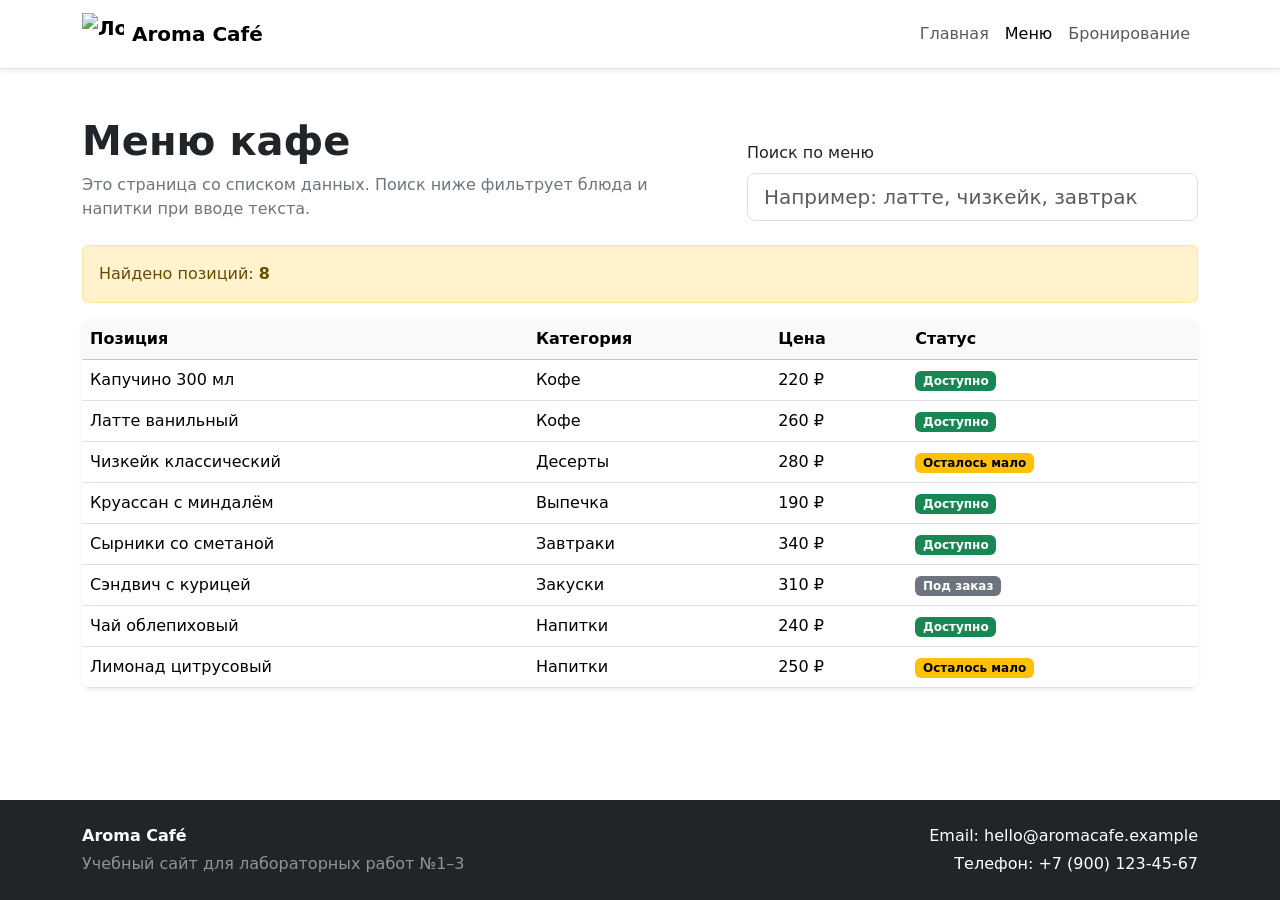
==== catalog.html @ 840b45ce "Add files via upload" ====
<!DOCTYPE html>
<html lang="ru">
<head>
  <meta charset="UTF-8">
  <meta name="viewport" content="width=device-width, initial-scale=1.0">
  <title>Aroma Café — меню</title>
  <link rel="icon" href="img/favicon.svg" type="image/svg+xml">
  <!-- Bootstrap подключается через CDN: самый простой вариант для лабораторной -->
  <link href="https://cdn.jsdelivr.net/npm/bootstrap@5.3.3/dist/css/bootstrap.min.css" rel="stylesheet">
  <!-- Собственный файл стилей -->
  <link rel="stylesheet" href="css/style.css">
  <!-- Подключение веб-аналитики: замените G-XXXXXXXXXX на свой ID Google Analytics -->
  <script async src="https://www.googletagmanager.com/gtag/js?id=G-XXXXXXXXXX"></script>
  <script>
    window.dataLayer = window.dataLayer || [];
    function gtag(){dataLayer.push(arguments);} 
    gtag('js', new Date());
    gtag('config', 'G-XXXXXXXXXX');
  </script>
</head>
<body class="d-flex flex-column min-vh-100">
<!-- Шапка сайта: логотип, название и меню навигации -->
<header class="border-bottom bg-white sticky-top shadow-sm">
  <nav class="navbar navbar-expand-lg">
    <div class="container">
      <a class="navbar-brand d-flex align-items-center gap-2 fw-bold" href="index.html">
        <img src="img/logo.svg" alt="Логотип Aroma Café" width="42" height="42">
        <span>Aroma Café</span>
      </a>

      <button class="navbar-toggler" type="button" data-bs-toggle="collapse" data-bs-target="#mainMenu" aria-controls="mainMenu" aria-expanded="false" aria-label="Открыть меню">
        <span class="navbar-toggler-icon"></span>
      </button>

      <!-- Главное меню сайта -->
      <div class="collapse navbar-collapse" id="mainMenu">
        <ul class="navbar-nav ms-auto">
          <li class="nav-item"><a class="nav-link" href="index.html">Главная</a></li>
          <li class="nav-item"><a class="nav-link active" href="catalog.html">Меню</a></li>
          <li class="nav-item"><a class="nav-link" href="order.html">Бронирование</a></li>
        </ul>
      </div>
    </div>
  </nav>
</header>

<!-- Основной контент страницы со списком данных -->
<main class="py-5 flex-grow-1">
  <div class="container">
    <div class="row align-items-end mb-4 gy-3">
      <div class="col-lg-7">
        <h1 class="fw-bold mb-2">Меню кафе</h1>
        <p class="text-secondary mb-0">Это страница со списком данных. Поиск ниже фильтрует блюда и напитки при вводе текста.</p>
      </div>
      <div class="col-lg-5">
        <!-- Поле поиска для фильтрации списка данных -->
        <label for="searchInput" class="form-label">Поиск по меню</label>
        <input type="text" class="form-control form-control-lg" id="searchInput" placeholder="Например: латте, чизкейк, завтрак">
      </div>
    </div>

    <div class="alert alert-warning" role="alert">
      Найдено позиций: <strong id="resultCount">8</strong>
    </div>

    <!-- Таблица Bootstrap со списком блюд и напитков -->
    <div class="table-responsive shadow-sm rounded-3">
      <table class="table table-hover align-middle mb-0 bg-white">
        <thead class="table-light">
          <tr>
            <th scope="col">Позиция</th>
            <th scope="col">Категория</th>
            <th scope="col">Цена</th>
            <th scope="col">Статус</th>
          </tr>
        </thead>
        <tbody id="dataList">
          <tr class="data-row">
            <td>Капучино 300 мл</td>
            <td>Кофе</td>
            <td>220 ₽</td>
            <td><span class="badge text-bg-success">Доступно</span></td>
          </tr>
          <tr class="data-row">
            <td>Латте ванильный</td>
            <td>Кофе</td>
            <td>260 ₽</td>
            <td><span class="badge text-bg-success">Доступно</span></td>
          </tr>
          <tr class="data-row">
            <td>Чизкейк классический</td>
            <td>Десерты</td>
            <td>280 ₽</td>
            <td><span class="badge text-bg-warning">Осталось мало</span></td>
          </tr>
          <tr class="data-row">
            <td>Круассан с миндалём</td>
            <td>Выпечка</td>
            <td>190 ₽</td>
            <td><span class="badge text-bg-success">Доступно</span></td>
          </tr>
          <tr class="data-row">
            <td>Сырники со сметаной</td>
            <td>Завтраки</td>
            <td>340 ₽</td>
            <td><span class="badge text-bg-success">Доступно</span></td>
          </tr>
          <tr class="data-row">
            <td>Сэндвич с курицей</td>
            <td>Закуски</td>
            <td>310 ₽</td>
            <td><span class="badge text-bg-secondary">Под заказ</span></td>
          </tr>
          <tr class="data-row">
            <td>Чай облепиховый</td>
            <td>Напитки</td>
            <td>240 ₽</td>
            <td><span class="badge text-bg-success">Доступно</span></td>
          </tr>
          <tr class="data-row">
            <td>Лимонад цитрусовый</td>
            <td>Напитки</td>
            <td>250 ₽</td>
            <td><span class="badge text-bg-warning">Осталось мало</span></td>
          </tr>
        </tbody>
      </table>
    </div>

    <p id="emptyMessage" class="text-center text-secondary py-5 d-none">Ничего не найдено. Попробуйте другой запрос.</p>
  </div>
</main>

<!-- Футер сайта: контакты и дополнительная информация -->
<footer class="bg-dark text-white py-4 mt-auto">
  <div class="container">
    <div class="row gy-3 align-items-center">
      <div class="col-md-6">
        <p class="mb-1 fw-bold">Aroma Café</p>
        <p class="mb-0 text-white-50">Учебный сайт для лабораторных работ №1–3</p>
      </div>
      <div class="col-md-6 text-md-end">
        <p class="mb-1">Email: hello@aromacafe.example</p>
        <p class="mb-0">Телефон: +7 (900) 123-45-67</p>
      </div>
    </div>
  </div>
</footer>

<!-- Bootstrap JS нужен для работы меню и модальных окон -->
<script src="https://cdn.jsdelivr.net/npm/bootstrap@5.3.3/dist/js/bootstrap.bundle.min.js"></script>
<!-- Собственный JavaScript-файл подключён ко всем страницам -->
<script src="js/script.js"></script>
</body>
</html>
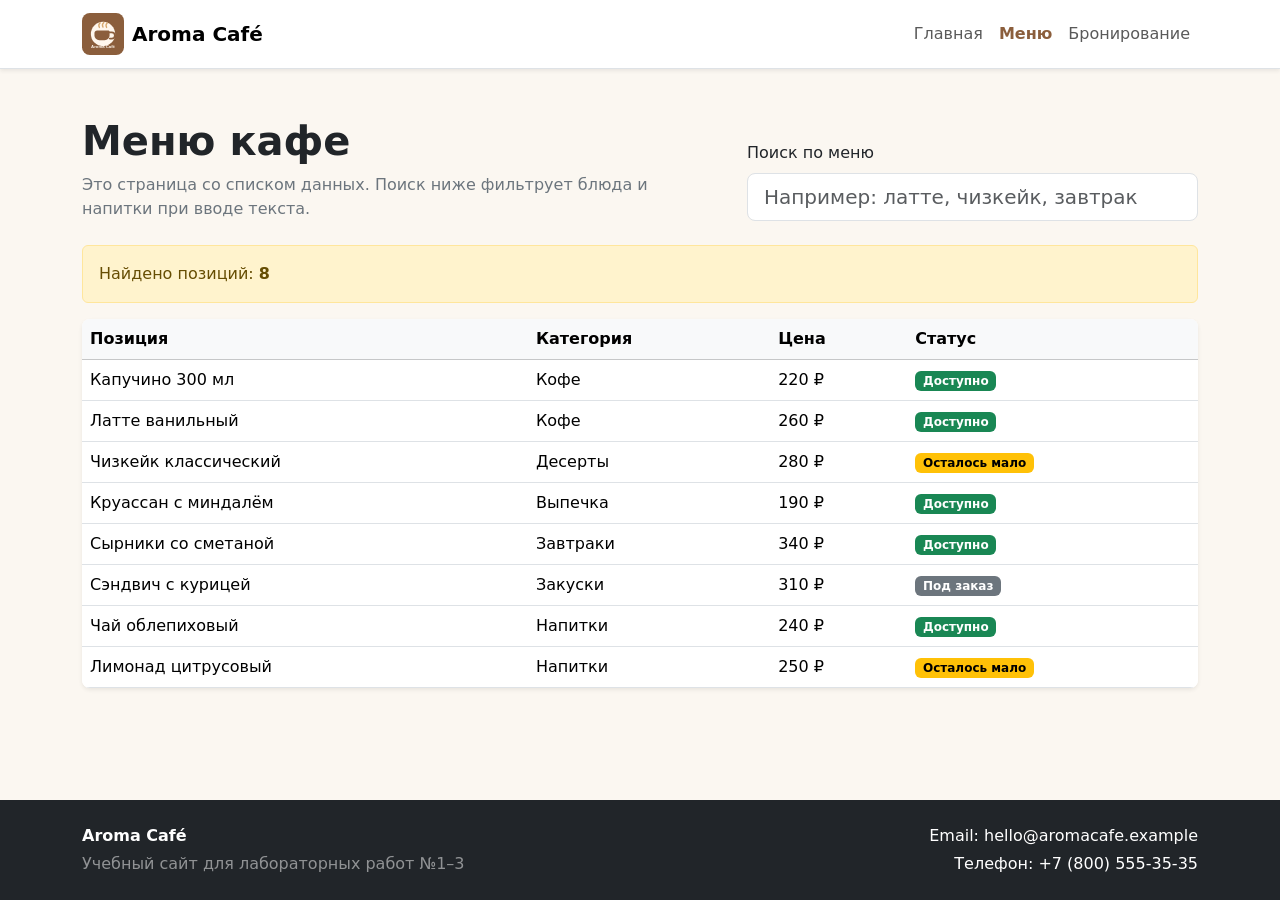
==== commit 73b6d0e6: "Update catalog.html" ====
--- a/catalog.html
+++ b/catalog.html
@@ -5,17 +5,17 @@
   <meta name="viewport" content="width=device-width, initial-scale=1.0">
   <title>Aroma Café — меню</title>
   <link rel="icon" href="img/favicon.svg" type="image/svg+xml">
-  <!-- Bootstrap подключается через CDN: самый простой вариант для лабораторной -->
+  <!-- Bootstrap подключается через CDN -->
   <link href="https://cdn.jsdelivr.net/npm/bootstrap@5.3.3/dist/css/bootstrap.min.css" rel="stylesheet">
   <!-- Собственный файл стилей -->
   <link rel="stylesheet" href="css/style.css">
-  <!-- Подключение веб-аналитики: замените G-XXXXXXXXXX на свой ID Google Analytics -->
-  <script async src="https://www.googletagmanager.com/gtag/js?id=G-XXXXXXXXXX"></script>
+  <!-- Подключение веб-аналитики : ID Google Analytics -->
+  <script async src="https://www.googletagmanager.com/gtag/js?id=G-Z52B94FPF3"></script>
   <script>
     window.dataLayer = window.dataLayer || [];
     function gtag(){dataLayer.push(arguments);} 
     gtag('js', new Date());
-    gtag('config', 'G-XXXXXXXXXX');
+    gtag('config', 'G-Z52B94FPF3');
   </script>
 </head>
 <body class="d-flex flex-column min-vh-100">
@@ -141,15 +141,15 @@
       </div>
       <div class="col-md-6 text-md-end">
         <p class="mb-1">Email: hello@aromacafe.example</p>
-        <p class="mb-0">Телефон: +7 (900) 123-45-67</p>
+        <p class="mb-0">Телефон: +7 (800) 555-35-35</p>
       </div>
     </div>
   </div>
 </footer>
 
-<!-- Bootstrap JS нужен для работы меню и модальных окон -->
+<!-- Bootstrap JS для работы меню и модальных окон -->
 <script src="https://cdn.jsdelivr.net/npm/bootstrap@5.3.3/dist/js/bootstrap.bundle.min.js"></script>
-<!-- Собственный JavaScript-файл подключён ко всем страницам -->
+<!-- JavaScript-файл подключён ко всем страницам -->
 <script src="js/script.js"></script>
 </body>
 </html>
--- a/css/style.css
+++ b/css/style.css
@@ -0,0 +1,76 @@
+/* Собственные стили сайта: подключены отдельно от Bootstrap */
+
+:root {
+  --site-bg: #fbf7f1;
+  --site-primary: #8b5e3c;
+  --site-primary-dark: #6b4529;
+  --site-primary-soft: #f4e6d8;
+  --site-accent: #d7a86e;
+}
+
+body {
+  background: var(--site-bg);
+}
+
+.navbar-brand img {
+  flex-shrink: 0;
+}
+
+.nav-link.active {
+  font-weight: 700;
+  color: var(--site-primary) !important;
+}
+
+.hero-section {
+  background: linear-gradient(135deg, var(--site-primary-soft), #fffdfb);
+}
+
+.hero-logo {
+  width: 120px;
+  height: 120px;
+}
+
+.card,
+.feature-box {
+  border: 0;
+  border-radius: 1rem;
+}
+
+.table-responsive {
+  overflow: hidden;
+}
+
+.btn-cafe {
+  background-color: var(--site-primary);
+  border-color: var(--site-primary);
+  color: #fff;
+}
+
+.btn-cafe:hover,
+.btn-cafe:focus {
+  background-color: var(--site-primary-dark);
+  border-color: var(--site-primary-dark);
+  color: #fff;
+}
+
+.btn-outline-cafe {
+  color: var(--site-primary);
+  border-color: var(--site-primary);
+}
+
+.btn-outline-cafe:hover,
+.btn-outline-cafe:focus {
+  background-color: var(--site-primary);
+  border-color: var(--site-primary);
+  color: #fff;
+}
+
+.form-control:focus,
+.form-select:focus {
+  border-color: var(--site-accent);
+  box-shadow: 0 0 0 .25rem rgba(215, 168, 110, .25);
+}
+
+footer {
+  margin-top: auto;
+}
